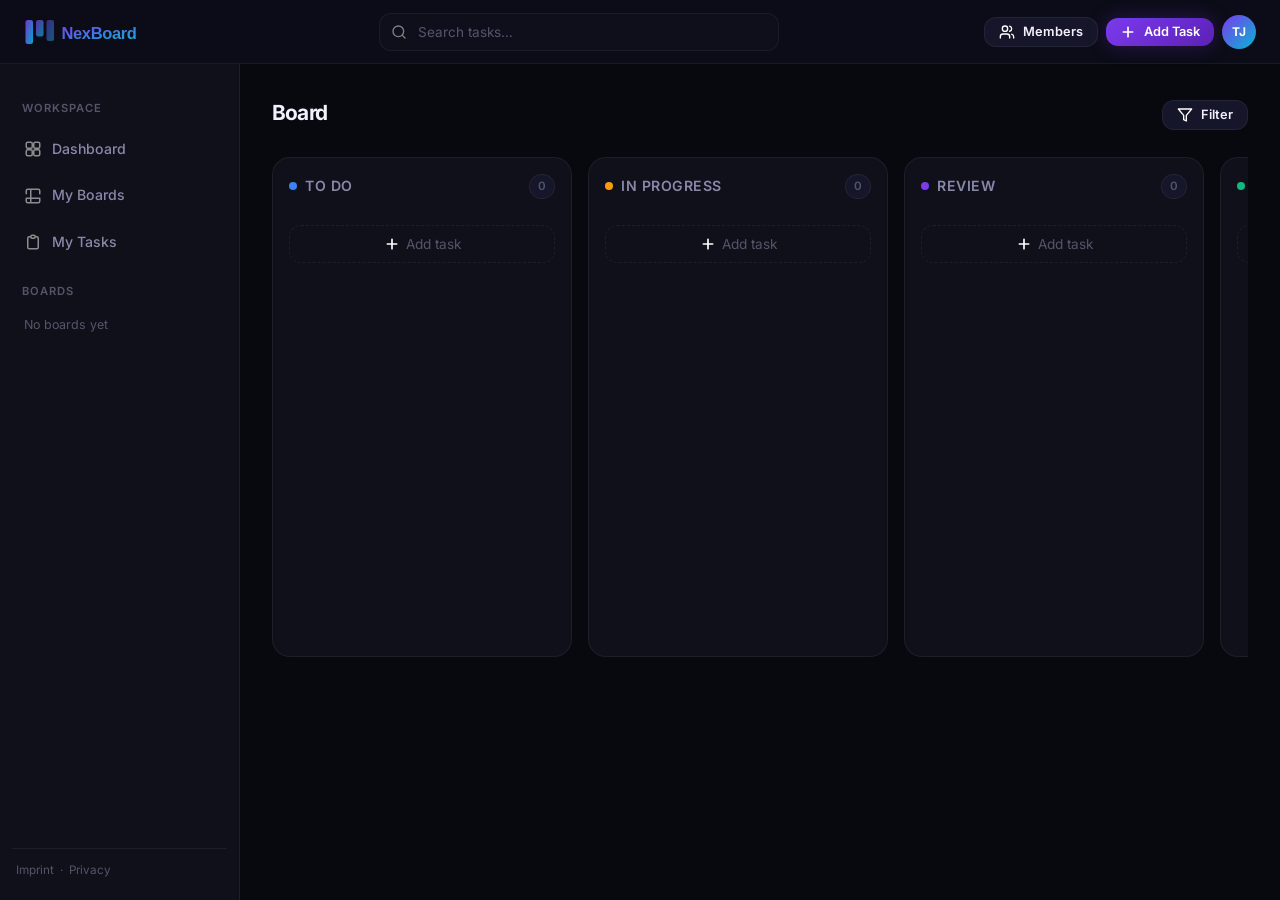
==== pages/board.html @ c1d7734c "Initial frontend setup for Nexboard" ====
<!DOCTYPE html>
<html lang="en">
<head>
  <meta charset="UTF-8" />
  <meta name="viewport" content="width=device-width, initial-scale=1.0" />
  <title>Board — NexBoard</title>
  <link rel="icon" href="../assets/img/favicon.svg" type="image/svg+xml" />
  <link rel="stylesheet" href="../assets/css/style.css" />
</head>
<body>

  <!-- Navbar -->
  <nav class="navbar">
    <div class="navbar-inner">
      <button class="hamburger" onclick="toggleSidebar()" aria-label="Menu">
        <span></span><span></span><span></span>
      </button>
      <a href="../index.html" class="nav-logo">
        <img src="../assets/img/logo.svg" alt="NexBoard" />
      </a>
      <div class="nav-search">
        <div style="position:relative;width:100%;">
          <img src="../assets/icons/search.svg" class="search-icon" alt="" />
          <input class="form-input" type="search" id="boardSearch" placeholder="Search tasks…"
            style="padding-left:38px;height:38px;font-size:0.85rem;" oninput="searchTasks(this.value)" />
        </div>
      </div>
      <div class="nav-actions">
        <button class="btn btn-secondary btn-sm" onclick="openMembersModal()">
          <img src="../assets/icons/users.svg" class="btn-icon" alt="" />
          <span class="btn-text">Members</span>
        </button>
        <button class="btn btn-primary btn-sm" onclick="populateMemberSelects();openModal('newTaskModal')">
          <img src="../assets/icons/plus.svg" class="btn-icon" alt="" />
          <span class="btn-text">Add Task</span>
        </button>
        <div class="avatar-menu" id="avatarMenu">
          <div class="user-avatar" id="userAvatar">TJ</div>
          <div class="avatar-dropdown" id="avatarDropdown">
            <div class="avatar-dropdown-header">
              <div class="avatar-dropdown-name" id="avatarName">—</div>
              <div class="avatar-dropdown-email" id="avatarEmail">—</div>
            </div>
            <div class="avatar-dropdown-divider"></div>
            <button class="avatar-dropdown-item avatar-dropdown-signout" onclick="logout()">
              <img src="../assets/icons/logout.svg" class="btn-icon" alt="" /> Sign out
            </button>
          </div>
        </div>
      </div>
    </div>
  </nav>

  <div class="main-layout">
    <!-- Sidebar -->
    <aside class="sidebar">
      <span class="sidebar-section-label">Workspace</span>
      <a href="dashboard.html" class="sidebar-item">
        <img src="../assets/icons/grid.svg" class="icon" alt="" />
        Dashboard
      </a>
      <a href="boards.html" class="sidebar-item">
        <img src="../assets/icons/board.svg" class="icon" alt="" />
        My Boards
      </a>
      <a href="tasks.html" class="sidebar-item">
        <img src="../assets/icons/clipboard.svg" class="icon" alt="" />
        My Tasks
      </a>

      <span class="sidebar-section-label">Boards</span>
      <div id="sidebarBoards"></div>

      <div class="sidebar-footer">
        <a href="imprint.html" class="sidebar-footer-link">Imprint</a>
        <span class="sidebar-footer-sep">·</span>
        <a href="privacy.html" class="sidebar-footer-link">Privacy</a>
      </div>
    </aside>

    <!-- Main Board -->
    <main class="main-content board-main">
      <div class="board-header">
        <div>
          <div class="board-title-row">
            <h2 class="board-name" id="boardTitle">Board</h2>
            <span class="badge badge-todo hidden" id="boardOpenCount"></span>
          </div>
          <p class="board-subtitle" id="boardDesc"></p>
        </div>
        <div class="board-header-right">
          <div class="member-avatars" id="memberAvatars"></div>
          <button class="btn btn-secondary btn-sm" onclick="openModal('filterModal')">
            <img src="../assets/icons/filter.svg" class="btn-icon" alt="" />
            Filter
          </button>
        </div>
      </div>

      <!-- Mobile column tabs (hidden on desktop) -->
      <div class="col-tabs" id="colTabs">
        <button class="col-tab active" data-col="todo"       onclick="switchColTab('todo')">To Do <span class="col-tab-count" id="tab-count-todo">0</span></button>
        <button class="col-tab"        data-col="inprogress" onclick="switchColTab('inprogress')">In Progress <span class="col-tab-count" id="tab-count-inprogress">0</span></button>
        <button class="col-tab"        data-col="review"     onclick="switchColTab('review')">Review <span class="col-tab-count" id="tab-count-review">0</span></button>
        <button class="col-tab"        data-col="done"       onclick="switchColTab('done')">Done <span class="col-tab-count" id="tab-count-done">0</span></button>
      </div>

      <!-- Kanban Columns -->
      <div class="board-columns" id="boardColumns">

        <div class="column col-todo" id="col-todo" ondragover="onDragOver(event)" ondrop="onDrop(event,'todo')">
          <div class="column-header">
            <div class="column-title"><span class="column-dot"></span> To Do</div>
            <span class="column-count" id="count-todo">0</span>
          </div>
          <div class="task-cards" id="tasks-todo"></div>
          <button class="add-task-btn" onclick="quickAdd('todo')">
            <img src="../assets/icons/plus.svg" class="btn-icon" alt="" />
            Add task
          </button>
        </div>

        <div class="column col-doing" id="col-inprogress" ondragover="onDragOver(event)" ondrop="onDrop(event,'inprogress')">
          <div class="column-header">
            <div class="column-title"><span class="column-dot"></span> In Progress</div>
            <span class="column-count" id="count-inprogress">0</span>
          </div>
          <div class="task-cards" id="tasks-inprogress"></div>
          <button class="add-task-btn" onclick="quickAdd('inprogress')">
            <img src="../assets/icons/plus.svg" class="btn-icon" alt="" />
            Add task
          </button>
        </div>

        <div class="column col-review" id="col-review" ondragover="onDragOver(event)" ondrop="onDrop(event,'review')">
          <div class="column-header">
            <div class="column-title">
              <span class="column-dot"></span> Review
            </div>
            <span class="column-count" id="count-review">0</span>
          </div>
          <div class="task-cards" id="tasks-review"></div>
          <button class="add-task-btn" onclick="quickAdd('review')">
            <img src="../assets/icons/plus.svg" class="btn-icon" alt="" />
            Add task
          </button>
        </div>

        <div class="column col-done" id="col-done" ondragover="onDragOver(event)" ondrop="onDrop(event,'done')">
          <div class="column-header">
            <div class="column-title"><span class="column-dot"></span> Done</div>
            <span class="column-count" id="count-done">0</span>
          </div>
          <div class="task-cards" id="tasks-done"></div>
          <button class="add-task-btn" onclick="quickAdd('done')">
            <img src="../assets/icons/plus.svg" class="btn-icon" alt="" />
            Add task
          </button>
        </div>

      </div>
    </main>
  </div>

  <!-- ── Filter Modal ─────────────────────────────────────────── -->
  <div class="modal-overlay modal-sm" id="filterModal">
    <div class="modal">
      <div class="modal-header">
        <h3 class="modal-title">Filter Tasks</h3>
        <button class="modal-close" onclick="closeModal('filterModal')">✕</button>
      </div>
      <div class="modal-body">
        <div class="form-group">
          <label class="form-label">Priority</label>
          <div class="chip-group" id="filterPriority">
            <button class="filter-chip active" data-value="all"    onclick="setFilterChip(this,'priority')">All</button>
            <button class="filter-chip"        data-value="high"   onclick="setFilterChip(this,'priority')">High</button>
            <button class="filter-chip"        data-value="medium" onclick="setFilterChip(this,'priority')">Medium</button>
            <button class="filter-chip"        data-value="low"    onclick="setFilterChip(this,'priority')">Low</button>
          </div>
        </div>
        <div class="form-group form-group-mt">
          <label class="form-label">Due date</label>
          <div class="chip-group" id="filterDue">
            <button class="filter-chip active" data-value="all"    onclick="setFilterChip(this,'due')">All</button>
            <button class="filter-chip"        data-value="today"  onclick="setFilterChip(this,'due')">Today</button>
            <button class="filter-chip"        data-value="week"   onclick="setFilterChip(this,'due')">This week</button>
            <button class="filter-chip"        data-value="late"   onclick="setFilterChip(this,'due')">Overdue</button>
          </div>
        </div>
      </div>
      <div class="modal-footer">
        <button class="btn btn-secondary" onclick="resetFilters()">Reset</button>
        <button class="btn btn-primary"   onclick="applyFilters()">Apply</button>
      </div>
    </div>
  </div>

  <!-- ── Members Modal ─────────────────────────────────────────── -->
  <div class="modal-overlay modal-md" id="inviteModal">
    <div class="modal">
      <div class="modal-header">
        <h3 class="modal-title">Board Members</h3>
        <button class="modal-close" onclick="closeModal('inviteModal')">✕</button>
      </div>
      <div class="modal-body">
        <div id="membersList" class="members-list"></div>
        <div class="modal-divider">
          <label class="form-label">Invite by email</label>
          <div class="invite-row">
            <input class="form-input input-flex" type="email" id="inviteEmail" placeholder="colleague@example.com" oninput="hideInviteError()" autocomplete="off" />
            <button class="btn btn-primary" onclick="inviteMember()">Invite</button>
          </div>
          <p id="inviteEmailError" class="alert alert-error hidden"></p>
        </div>
      </div>
      <div class="modal-footer">
        <button class="btn btn-secondary" onclick="closeModal('inviteModal')">Close</button>
      </div>
    </div>
  </div>

  <!-- ── New Task Modal ────────────────────────────────────────── -->
  <div class="modal-overlay" id="newTaskModal">
    <div class="modal">
      <div class="modal-header">
        <h3 class="modal-title">New Task</h3>
        <button class="modal-close" onclick="closeModal('newTaskModal')">✕</button>
      </div>
      <div class="modal-body">
        <div class="form-group">
          <label class="form-label">Title</label>
          <input class="form-input" type="text" id="taskTitle" placeholder="What needs to be done?" />
        </div>
        <div class="form-group">
          <label class="form-label">Description <span class="label-optional">(optional)</span></label>
          <textarea class="form-input textarea-resize" id="taskDesc" rows="3" placeholder="Add more details…"></textarea>
        </div>
        <div class="form-grid-2">
          <div class="form-group">
            <label class="form-label">Status</label>
            <select class="form-input" id="taskStatus">
              <option value="todo">To Do</option>
              <option value="inprogress">In Progress</option>
              <option value="review">Review</option>
              <option value="done">Done</option>
            </select>
          </div>
          <div class="form-group">
            <label class="form-label">Priority</label>
            <select class="form-input" id="taskPriority">
              <option value="low">Low</option>
              <option value="medium" selected>Medium</option>
              <option value="high">High</option>
            </select>
          </div>
        </div>
        <div class="form-grid-2">
          <div class="form-group">
            <label class="form-label">Assign to <span class="label-optional">(optional)</span></label>
            <select class="form-input" id="taskAssignee">
              <option value="">Unassigned</option>
            </select>
          </div>
          <div class="form-group">
            <label class="form-label">Reviewer <span class="label-optional">(optional)</span></label>
            <select class="form-input" id="taskReviewer">
              <option value="">None</option>
            </select>
          </div>
        </div>
        <div class="form-group">
          <label class="form-label">Due date</label>
          <input class="form-input" type="date" id="taskDue" required />
        </div>
      </div>
      <div class="modal-footer">
        <button class="btn btn-secondary" onclick="closeModal('newTaskModal')">Cancel</button>
        <button class="btn btn-primary" onclick="createTask()">Create Task</button>
      </div>
    </div>
  </div>

  <!-- ── Task Detail Modal ─────────────────────────────────────── -->
  <div class="modal-overlay modal-lg" id="taskDetailModal">
    <div class="modal">
      <div class="modal-header">
        <h3 class="modal-title" id="detailTitle">Task Detail</h3>
        <button class="modal-close" onclick="closeModal('taskDetailModal')">✕</button>
      </div>
      <div class="modal-body" id="detailBody"></div>
      <div class="modal-footer">
        <button class="btn btn-secondary btn-danger" onclick="deleteCurrentTask()">Delete</button>
        <button class="btn btn-secondary" onclick="closeModal('taskDetailModal')">Close</button>
      </div>
    </div>
  </div>

  <div class="toast-container" id="toastContainer"></div>

<script src="../assets/js/config.js"></script>
  <script src="../assets/js/templates.js"></script>
  <script src="../assets/js/auth.js"></script>
  <script src="../assets/js/main.js"></script>
  <script src="../assets/js/board.js"></script>
</body>
</html>
---- assets/css/style.css ----
/* ===========================
   NexBoard — style.css
   Entry Point — imports all partials
   =========================== */

@import url('base.css');        /* Fonts · Variables · Reset · Typography  */
@import url('components.css');  /* Buttons · Forms · Cards · Modal · Toast */
@import url('layout.css');      /* Navbar · Sidebar · Main Layout           */
@import url('board.css');       /* Kanban · Task Cards · Stats              */
@import url('pages.css');       /* Auth · Hero · Features · Boards Grid     */
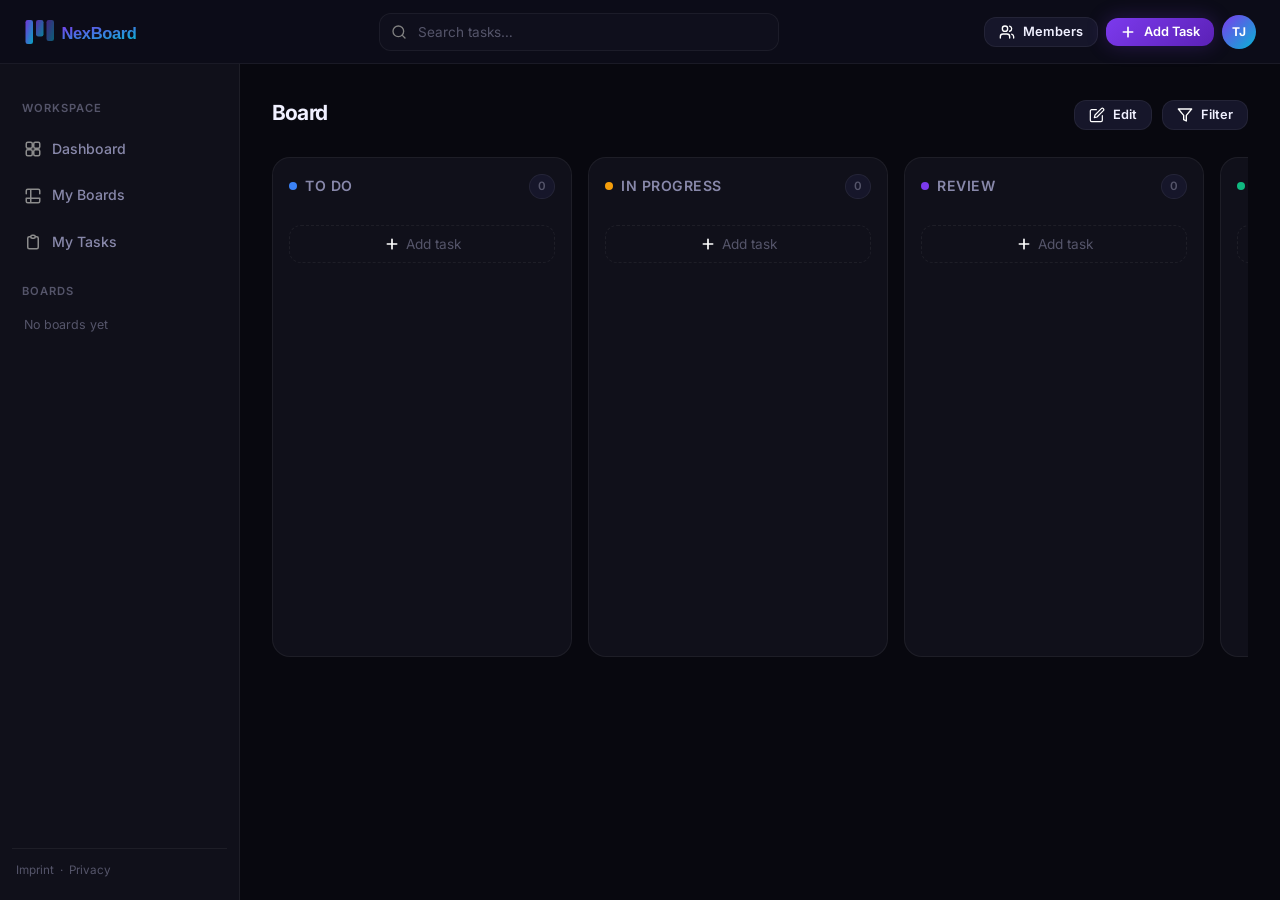
==== commit 71d343e9: "feat: add member delete, board delete, and task comments" ====
--- a/pages/board.html
+++ b/pages/board.html
@@ -90,6 +90,10 @@
         </div>
         <div class="board-header-right">
           <div class="member-avatars" id="memberAvatars"></div>
+          <button class="btn btn-secondary btn-sm" onclick="openEditBoardModal()">
+            <img src="../assets/icons/edit.svg" class="btn-icon" alt="" />
+            Edit
+          </button>
           <button class="btn btn-secondary btn-sm" onclick="openModal('filterModal')">
             <img src="../assets/icons/filter.svg" class="btn-icon" alt="" />
             Filter
@@ -160,6 +164,56 @@
 
       </div>
     </main>
+  </div>
+
+  <!-- ── Edit Board Modal ─────────────────────────────────────── -->
+  <div class="modal-overlay modal-440" id="editBoardModal">
+    <div class="modal">
+      <div class="modal-header">
+        <h3 class="modal-title">Edit Board</h3>
+        <button class="modal-close" onclick="closeModal('editBoardModal')">✕</button>
+      </div>
+      <div class="modal-body">
+        <div class="form-group">
+          <label class="form-label">Board name</label>
+          <input class="form-input" type="text" id="editBoardName" placeholder="Board name" />
+        </div>
+        <div class="form-group">
+          <label class="form-label">Description <span class="label-optional">(optional)</span></label>
+          <input class="form-input" type="text" id="editBoardDesc" placeholder="Short description…" />
+        </div>
+        <div class="form-group">
+          <label class="form-label">Accent color</label>
+          <div class="color-picker">
+            <label class="color-option" title="Purple">
+              <input type="radio" name="editBoardColor" value="#7c3aed" checked class="hidden" />
+              <div class="color-dot" style="background:#7c3aed;"></div>
+            </label>
+            <label class="color-option" title="Cyan">
+              <input type="radio" name="editBoardColor" value="#06b6d4" class="hidden" />
+              <div class="color-dot" style="background:#06b6d4;"></div>
+            </label>
+            <label class="color-option" title="Green">
+              <input type="radio" name="editBoardColor" value="#10b981" class="hidden" />
+              <div class="color-dot" style="background:#10b981;"></div>
+            </label>
+            <label class="color-option" title="Amber">
+              <input type="radio" name="editBoardColor" value="#f59e0b" class="hidden" />
+              <div class="color-dot" style="background:#f59e0b;"></div>
+            </label>
+            <label class="color-option" title="Red">
+              <input type="radio" name="editBoardColor" value="#ef4444" class="hidden" />
+              <div class="color-dot" style="background:#ef4444;"></div>
+            </label>
+          </div>
+        </div>
+      </div>
+      <div class="modal-footer">
+        <button class="btn btn-secondary btn-danger" onclick="deleteBoard()">Delete Board</button>
+        <button class="btn btn-secondary" onclick="closeModal('editBoardModal')">Cancel</button>
+        <button class="btn btn-primary" onclick="saveEditBoard()">Save</button>
+      </div>
+    </div>
   </div>
 
   <!-- ── Filter Modal ─────────────────────────────────────────── -->
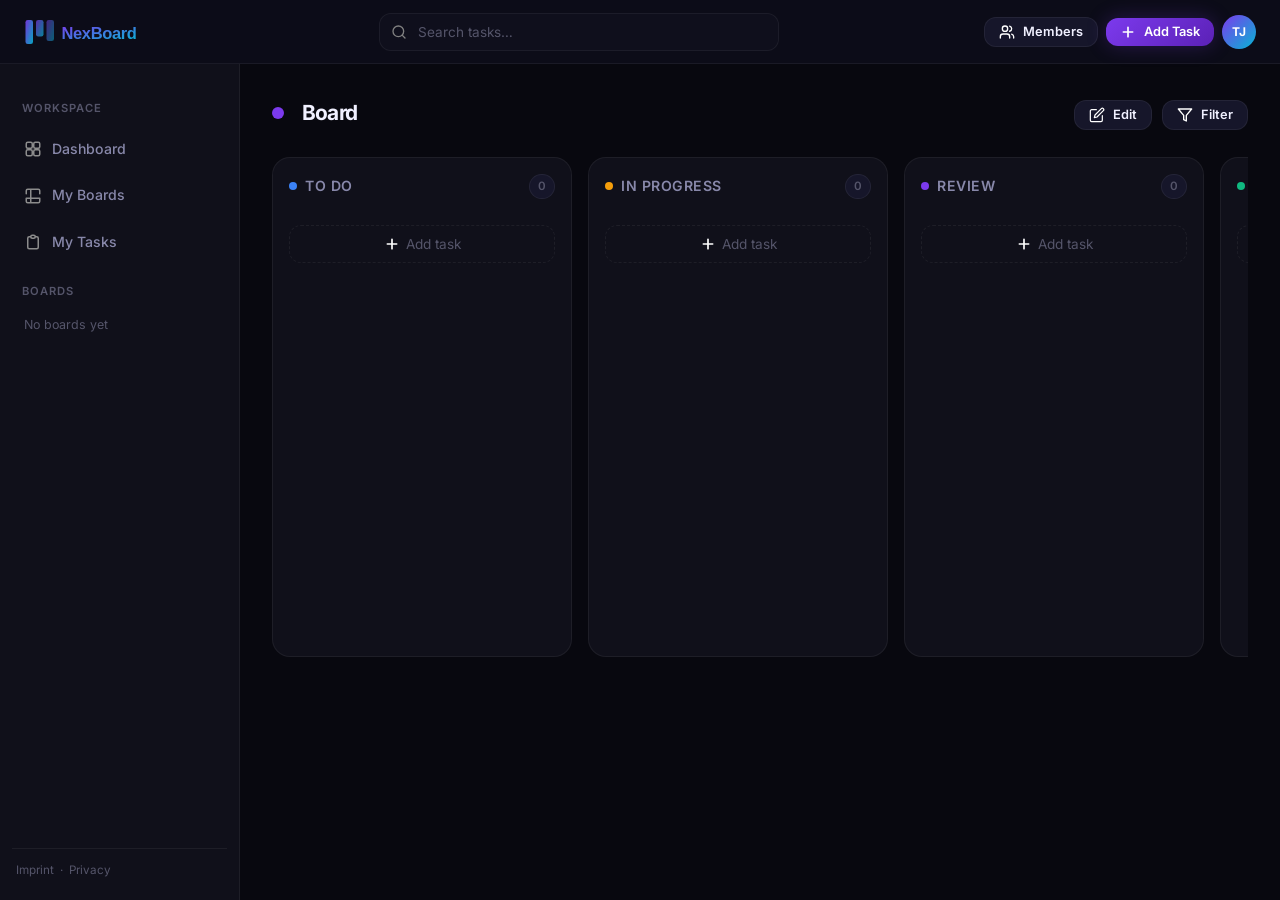
==== commit 28df175d: "fix: save board color on create and edit, show color dot in board header" ====
--- a/pages/board.html
+++ b/pages/board.html
@@ -83,6 +83,7 @@
       <div class="board-header">
         <div>
           <div class="board-title-row">
+            <span class="sidebar-board-dot" id="boardColorDot" style="width:12px;height:12px;border-radius:50%;display:inline-block;margin-right:8px;background:#7c3aed;flex-shrink:0;"></span>
             <h2 class="board-name" id="boardTitle">Board</h2>
             <span class="badge badge-todo hidden" id="boardOpenCount"></span>
           </div>
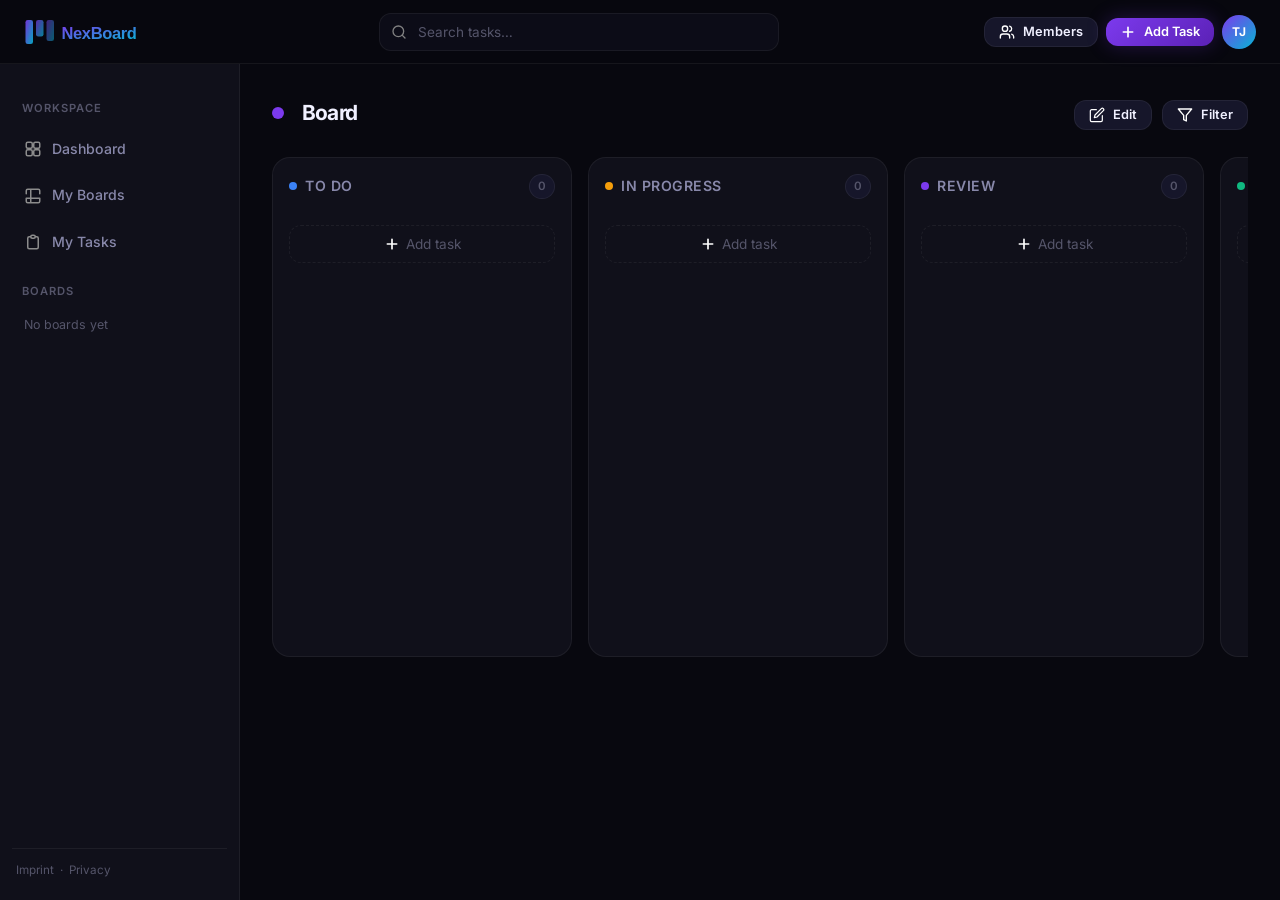
==== commit c7d10da5: "replace hardcoded dark colors with CSS variables for light mode" ====
--- a/pages/board.html
+++ b/pages/board.html
@@ -42,6 +42,11 @@
               <div class="avatar-dropdown-email" id="avatarEmail">—</div>
             </div>
             <div class="avatar-dropdown-divider"></div>
+            <button class="theme-toggle" onclick="toggleTheme()">
+              <span class="theme-toggle-left"><span class="theme-icon">🌙</span><span class="theme-toggle-label">Dark mode</span></span>
+              <span class="theme-switch"></span>
+            </button>
+            
             <button class="avatar-dropdown-item avatar-dropdown-signout" onclick="logout()">
               <img src="../assets/icons/logout.svg" class="btn-icon" alt="" /> Sign out
             </button>
